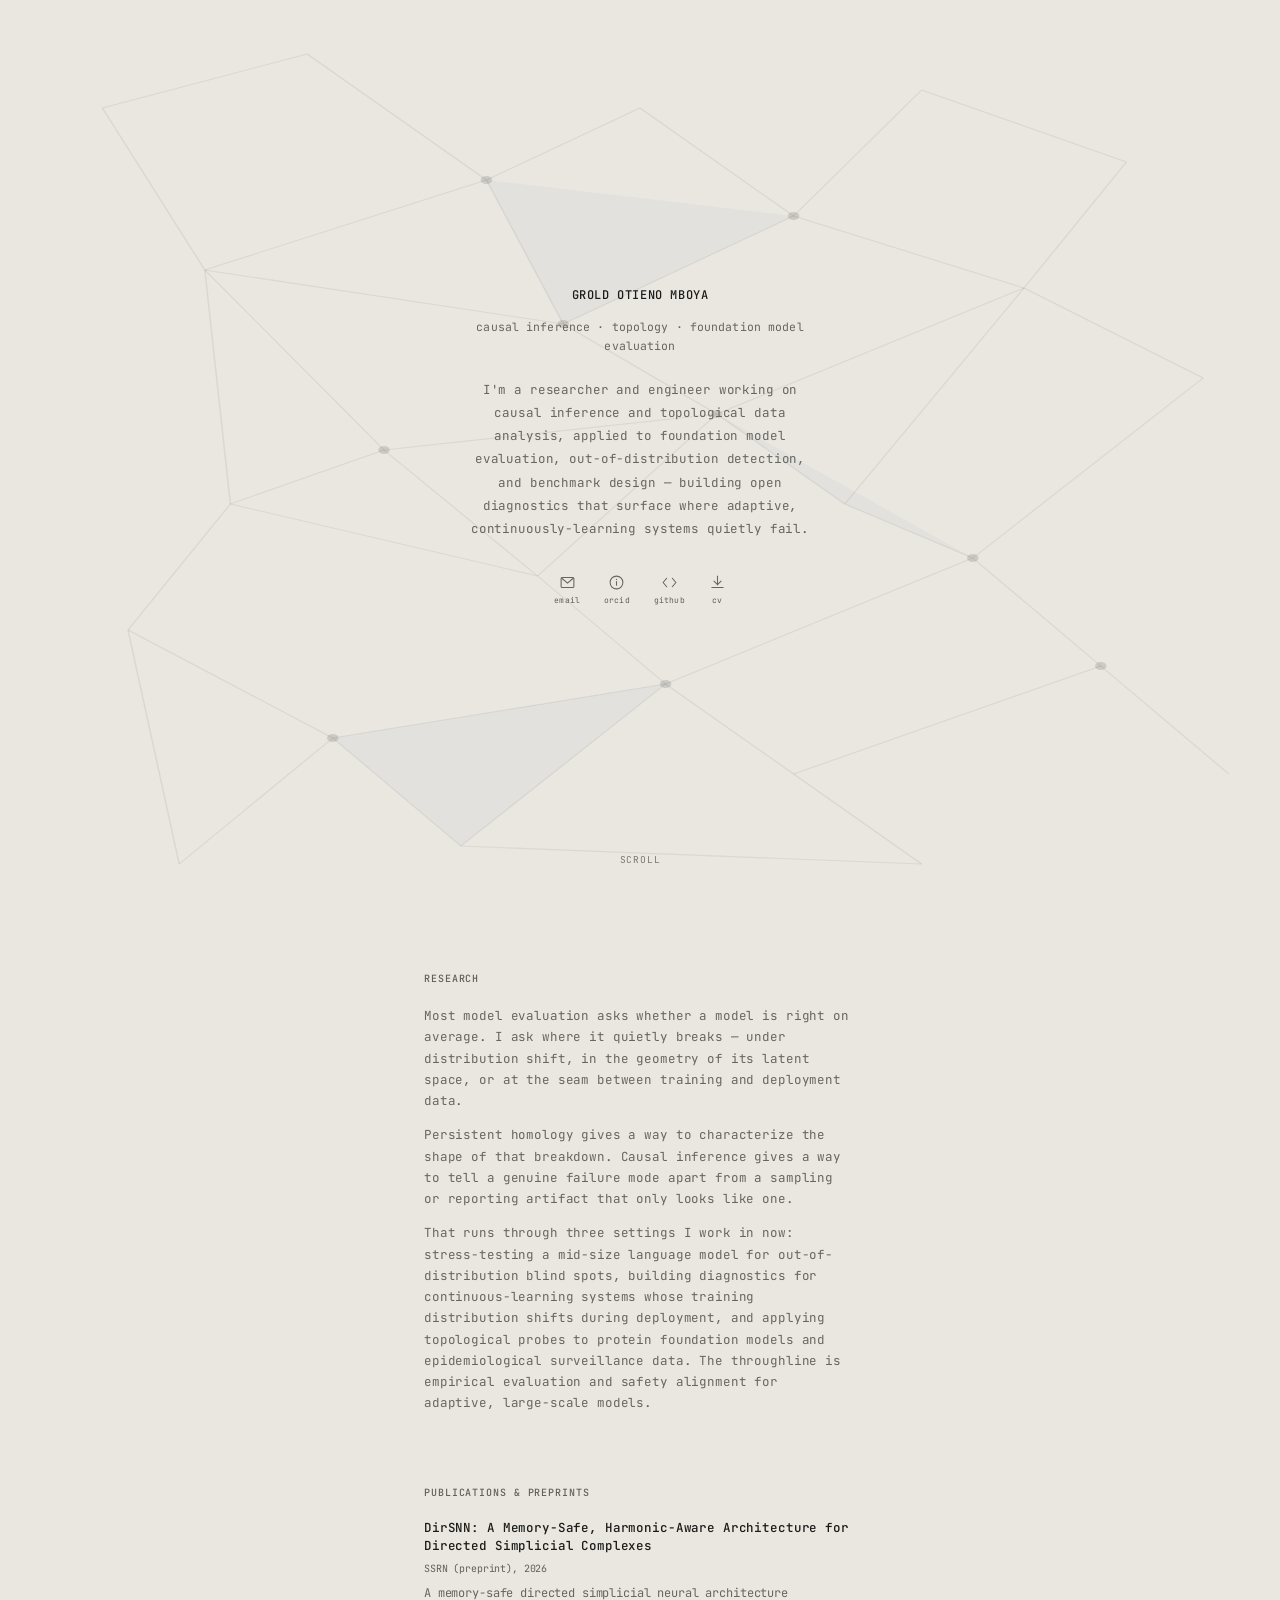
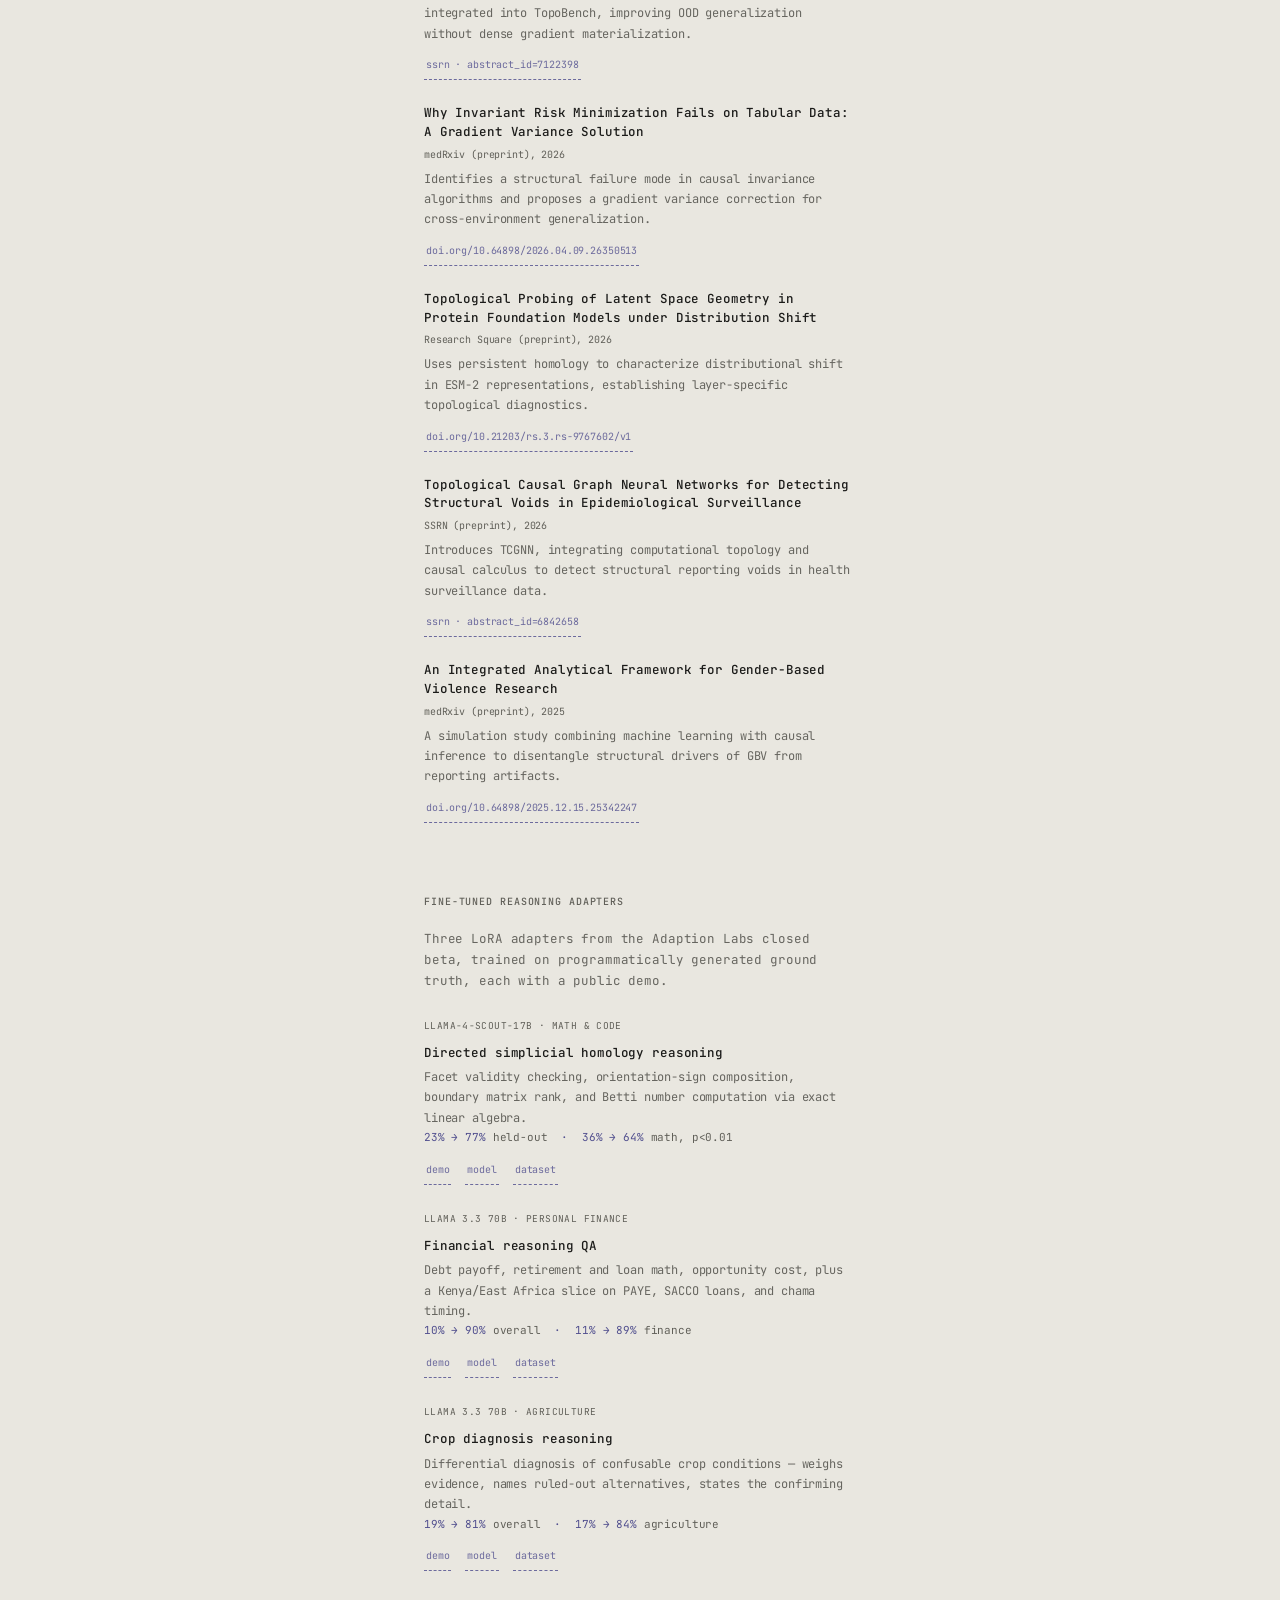
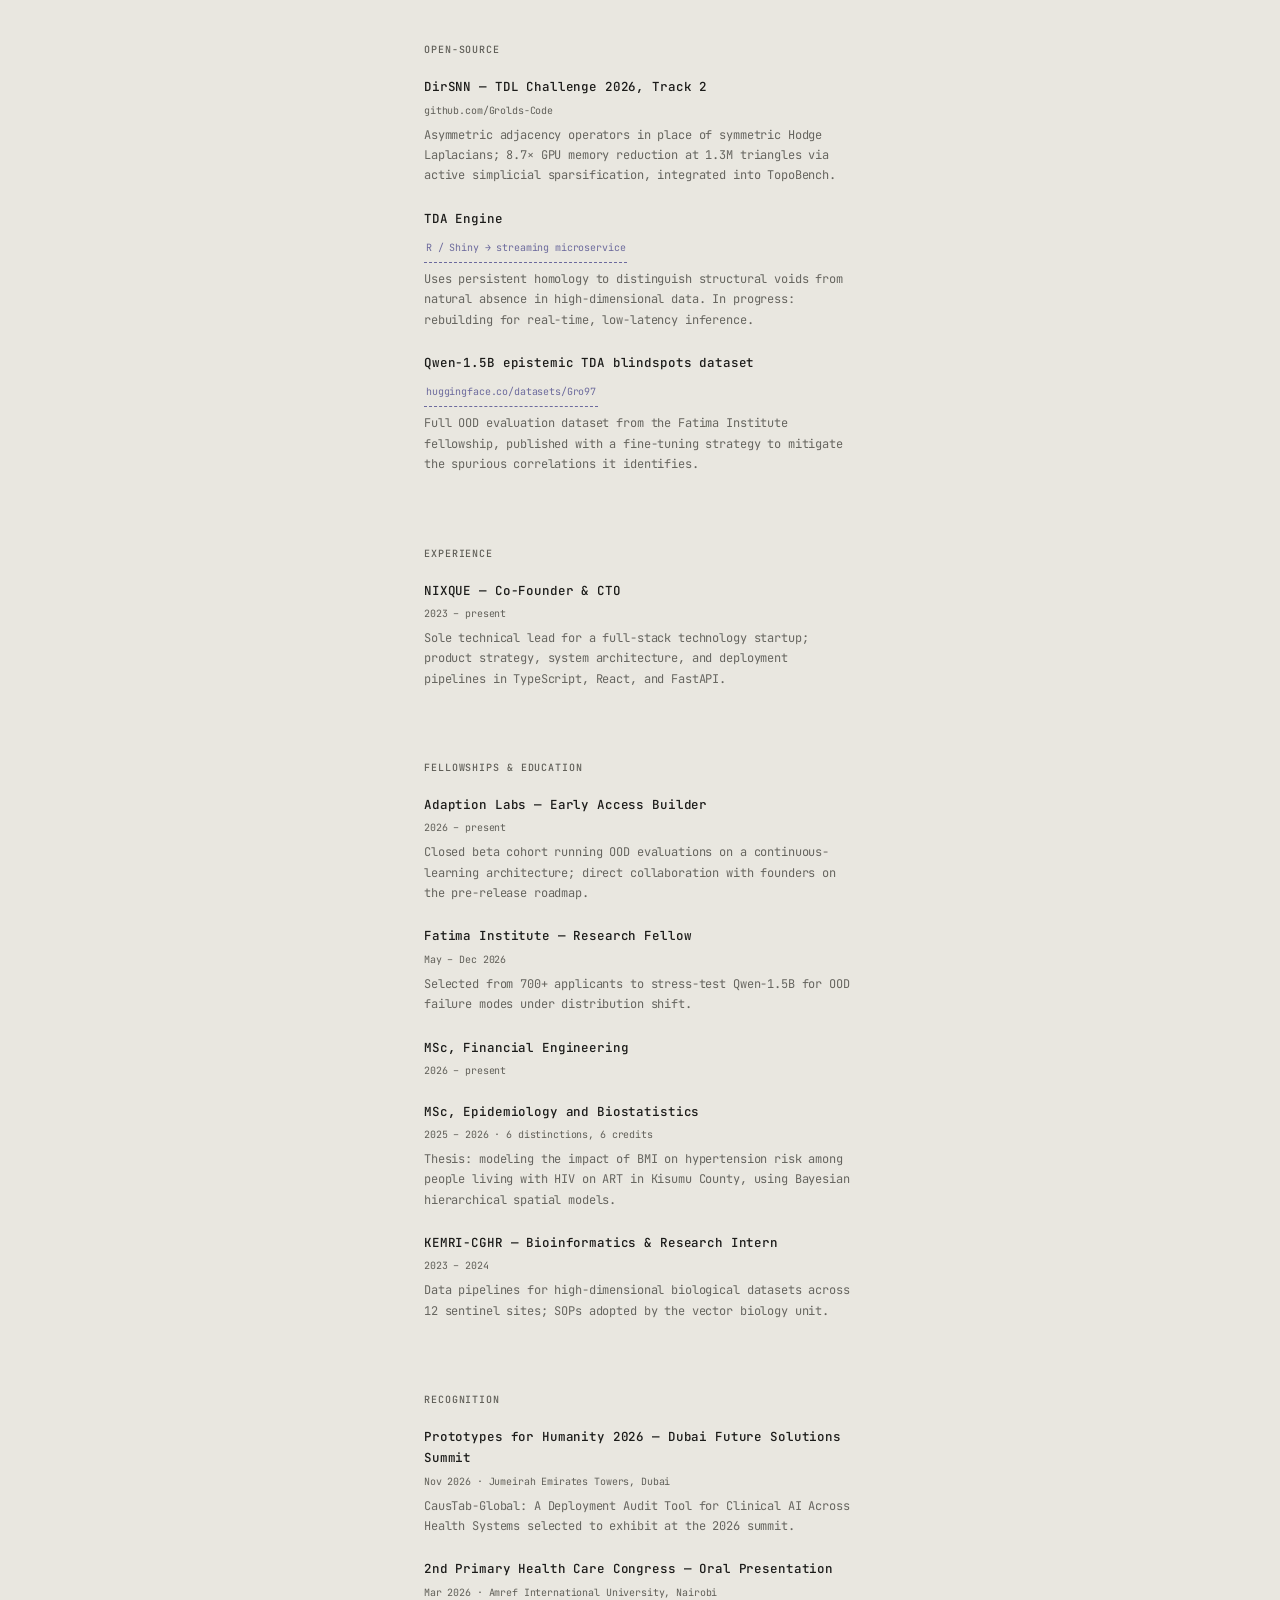
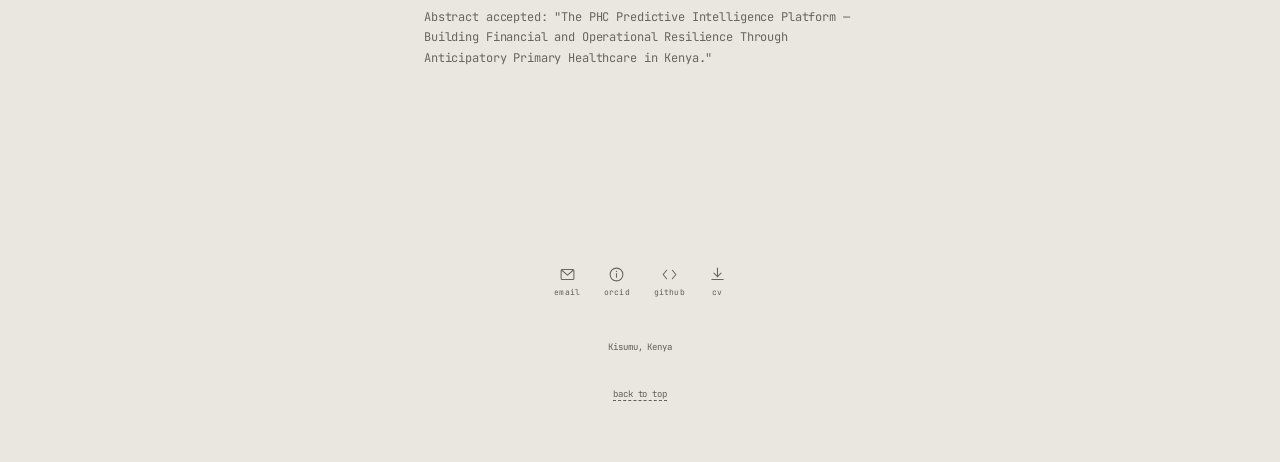
==== index.html @ 12a17133 "Initial commit: portfolio site" ====
<!DOCTYPE html>
<html lang="en">
<head>
<meta charset="UTF-8">
<meta name="viewport" content="width=device-width, initial-scale=1.0">
<title>Grold Otieno Mboya</title>
<meta name="description" content="Grold Otieno Mboya — research in causal inference, topological data analysis, and foundation model evaluation.">
<link rel="canonical" href="https://example.com/">
<link rel="icon" type="image/svg+xml" href="favicon.svg">

<meta property="og:type" content="website">
<meta property="og:title" content="Grold Otieno Mboya">
<meta property="og:description" content="Grold Otieno Mboya — research in causal inference, topological data analysis, and foundation model evaluation.">
<meta property="og:url" content="https://example.com/">
<meta property="og:image" content="https://example.com/og-image.png">

<meta name="twitter:card" content="summary_large_image">
<meta name="twitter:title" content="Grold Otieno Mboya">
<meta name="twitter:description" content="Grold Otieno Mboya — research in causal inference, topological data analysis, and foundation model evaluation.">
<meta name="twitter:image" content="https://example.com/og-image.png">

<script type="application/ld+json">
{
  "@context": "https://schema.org",
  "@type": "Person",
  "name": "Grold Otieno Mboya",
  "url": "https://example.com/",
  "email": "mailto:groldotieno97@gmail.com",
  "jobTitle": "causal inference · topology · foundation model evaluation",
  "description": "Grold Otieno Mboya — research in causal inference, topological data analysis, and foundation model evaluation.",
  "address": {
    "@type": "PostalAddress",
    "addressLocality": "Kisumu, Kenya"
  },
  "sameAs": [
    "https://orcid.org/0009-0005-9102-4028",
    "https://github.com/Grolds-Code"
  ]
}
</script>

<link rel="preconnect" href="https://fonts.googleapis.com">
<link rel="preconnect" href="https://fonts.gstatic.com" crossorigin>
<link href="https://fonts.googleapis.com/css2?family=JetBrains+Mono:wght@400;500;600&display=swap" rel="stylesheet">
<link rel="stylesheet" href="style.css">
</head>
<body id="top">



<div class="bg-mesh" aria-hidden="true">
  <svg viewBox="0 0 100 100" preserveAspectRatio="none" xmlns="http://www.w3.org/2000/svg">
    <g stroke="#1b1b19" stroke-opacity="0.07" stroke-width="0.12" fill="none">
      <line x1="8" y1="12" x2="24" y2="6"/>
      <line x1="24" y1="6" x2="38" y2="20"/>
      <line x1="38" y1="20" x2="50" y2="12"/>
      <line x1="50" y1="12" x2="62" y2="24"/>
      <line x1="62" y1="24" x2="72" y2="10"/>
      <line x1="72" y1="10" x2="88" y2="18"/>
      <line x1="88" y1="18" x2="80" y2="32"/>
      <line x1="80" y1="32" x2="94" y2="42"/>
      <line x1="38" y1="20" x2="16" y2="30"/>
      <line x1="16" y1="30" x2="8" y2="12"/>
      <line x1="16" y1="30" x2="44" y2="36"/>
      <line x1="44" y1="36" x2="38" y2="20"/>
      <line x1="44" y1="36" x2="62" y2="24"/>
      <line x1="44" y1="36" x2="56" y2="46"/>
      <line x1="62" y1="24" x2="80" y2="32"/>
      <line x1="80" y1="32" x2="56" y2="46"/>
      <line x1="56" y1="46" x2="66" y2="56"/>
      <line x1="66" y1="56" x2="80" y2="32"/>
      <line x1="56" y1="46" x2="30" y2="50"/>
      <line x1="30" y1="50" x2="16" y2="30"/>
      <line x1="30" y1="50" x2="18" y2="56"/>
      <line x1="18" y1="56" x2="16" y2="30"/>
      <line x1="30" y1="50" x2="42" y2="64"/>
      <line x1="42" y1="64" x2="56" y2="46"/>
      <line x1="18" y1="56" x2="10" y2="70"/>
      <line x1="18" y1="56" x2="42" y2="64"/>
      <line x1="42" y1="64" x2="52" y2="76"/>
      <line x1="66" y1="56" x2="76" y2="62"/>
      <line x1="76" y1="62" x2="94" y2="42"/>
      <line x1="76" y1="62" x2="52" y2="76"/>
      <line x1="76" y1="62" x2="86" y2="74"/>
      <line x1="86" y1="74" x2="96" y2="86"/>
      <line x1="52" y1="76" x2="62" y2="86"/>
      <line x1="62" y1="86" x2="86" y2="74"/>
      <line x1="52" y1="76" x2="26" y2="82"/>
      <line x1="26" y1="82" x2="10" y2="70"/>
      <line x1="10" y1="70" x2="14" y2="96"/>
      <line x1="26" y1="82" x2="14" y2="96"/>
      <line x1="26" y1="82" x2="36" y2="94"/>
      <line x1="36" y1="94" x2="52" y2="76"/>
      <line x1="62" y1="86" x2="72" y2="96"/>
      <line x1="36" y1="94" x2="72" y2="96"/>
    </g>
    <g fill="#514f8e" fill-opacity="0.03">
      <polygon points="38,20 62,24 44,36"/>
      <polygon points="56,46 66,56 76,62"/>
      <polygon points="26,82 52,76 36,94"/>
    </g>
    <g fill="#1b1b19" fill-opacity="0.14">
      <circle cx="38" cy="20" r="0.45"/>
      <circle cx="62" cy="24" r="0.45"/>
      <circle cx="44" cy="36" r="0.45"/>
      <circle cx="56" cy="46" r="0.45"/>
      <circle cx="30" cy="50" r="0.45"/>
      <circle cx="76" cy="62" r="0.45"/>
      <circle cx="52" cy="76" r="0.45"/>
      <circle cx="86" cy="74" r="0.45"/>
      <circle cx="26" cy="82" r="0.45"/>
    </g>
  </svg>
</div>

<section class="hero">
  <div class="hero-inner">
    <h1>Grold Otieno Mboya</h1>
    <p class="role">causal inference · topology · foundation model evaluation</p>
    <p class="thesis">I'm a researcher and engineer working on causal inference and topological data analysis, applied to foundation model evaluation, out-of-distribution detection, and benchmark design — building open diagnostics that surface where adaptive, continuously-learning systems quietly fail.</p>
    <div class="links">
      
<a href="mailto:groldotieno97@gmail.com" class="icon-link" aria-label="Email">
  <svg viewBox="0 0 24 24" width="17" height="17" fill="none" stroke="currentColor" stroke-width="1.5" stroke-linecap="round" stroke-linejoin="round"><rect x="3" y="5" width="18" height="14" rx="1.5"/><path d="M4 6l8 7 8-7"/></svg>
  <span class="icon-label">email</span>
</a>
<a href="https://orcid.org/0009-0005-9102-4028" target="_blank" rel="noopener noreferrer" class="icon-link" aria-label="ORCID">
  <svg viewBox="0 0 24 24" width="17" height="17" fill="none" stroke="currentColor" stroke-width="1.5" stroke-linecap="round" stroke-linejoin="round"><circle cx="12" cy="12" r="9"/><line x1="12" y1="10.5" x2="12" y2="16"/><circle cx="12" cy="7.6" r="0.9" fill="currentColor" stroke="none"/></svg>
  <span class="icon-label">orcid</span>
</a>
<a href="https://github.com/Grolds-Code" target="_blank" rel="noopener noreferrer" class="icon-link" aria-label="GitHub">
  <svg viewBox="0 0 24 24" width="17" height="17" fill="none" stroke="currentColor" stroke-width="1.5" stroke-linecap="round" stroke-linejoin="round"><polyline points="8 6 3 12 8 18"/><polyline points="16 6 21 12 16 18"/></svg>
  <span class="icon-label">github</span>
</a>

<a href="#" download class="icon-link" aria-label="Download CV">
  <svg viewBox="0 0 24 24" width="17" height="17" fill="none" stroke="currentColor" stroke-width="1.5" stroke-linecap="round" stroke-linejoin="round"><path d="M12 3v12"/><path d="M7 10l5 5 5-5"/><path d="M4 19h16"/></svg>
  <span class="icon-label">cv</span>
</a>

    </div>
  </div>
  <a href="#research" class="scroll-cue">scroll</a>
</section>

<main>

  <section id="research">
    <h2 class="label">Research</h2>
    
    <p>Most model evaluation asks whether a model is right on average. I ask where it quietly breaks — under distribution shift, in the geometry of its latent space, or at the seam between training and deployment data.</p>
    
    <p>Persistent homology gives a way to characterize the shape of that breakdown. Causal inference gives a way to tell a genuine failure mode apart from a sampling or reporting artifact that only looks like one.</p>
    
    <p>That runs through three settings I work in now: stress-testing a mid-size language model for out-of-distribution blind spots, building diagnostics for continuous-learning systems whose training distribution shifts during deployment, and applying topological probes to protein foundation models and epidemiological surveillance data. The throughline is empirical evaluation and safety alignment for adaptive, large-scale models.</p>
    
  </section>

  <section id="publications">
    <h2 class="label">Publications &amp; preprints</h2>
    
    <div class="pub">
      <div class="t">DirSNN: A Memory-Safe, Harmonic-Aware Architecture for Directed Simplicial Complexes</div>
      <div class="m">SSRN (preprint), 2026</div>
      <div class="d">A memory-safe directed simplicial neural architecture integrated into TopoBench, improving OOD generalization without dense gradient materialization.</div>
      <div class="l"><a href="https://papers.ssrn.com/sol3/papers.cfm?abstract_id=7122398" target="_blank" rel="noopener noreferrer">ssrn · abstract_id=7122398</a></div>
    </div>
    
    <div class="pub">
      <div class="t">Why Invariant Risk Minimization Fails on Tabular Data: A Gradient Variance Solution</div>
      <div class="m">medRxiv (preprint), 2026</div>
      <div class="d">Identifies a structural failure mode in causal invariance algorithms and proposes a gradient variance correction for cross-environment generalization.</div>
      <div class="l"><a href="https://doi.org/10.64898/2026.04.09.26350513" target="_blank" rel="noopener noreferrer">doi.org/10.64898/2026.04.09.26350513</a></div>
    </div>
    
    <div class="pub">
      <div class="t">Topological Probing of Latent Space Geometry in Protein Foundation Models under Distribution Shift</div>
      <div class="m">Research Square (preprint), 2026</div>
      <div class="d">Uses persistent homology to characterize distributional shift in ESM-2 representations, establishing layer-specific topological diagnostics.</div>
      <div class="l"><a href="https://doi.org/10.21203/rs.3.rs-9767602/v1" target="_blank" rel="noopener noreferrer">doi.org/10.21203/rs.3.rs-9767602/v1</a></div>
    </div>
    
    <div class="pub">
      <div class="t">Topological Causal Graph Neural Networks for Detecting Structural Voids in Epidemiological Surveillance</div>
      <div class="m">SSRN (preprint), 2026</div>
      <div class="d">Introduces TCGNN, integrating computational topology and causal calculus to detect structural reporting voids in health surveillance data.</div>
      <div class="l"><a href="https://papers.ssrn.com/sol3/papers.cfm?abstract_id=6842658" target="_blank" rel="noopener noreferrer">ssrn · abstract_id=6842658</a></div>
    </div>
    
    <div class="pub">
      <div class="t">An Integrated Analytical Framework for Gender-Based Violence Research</div>
      <div class="m">medRxiv (preprint), 2025</div>
      <div class="d">A simulation study combining machine learning with causal inference to disentangle structural drivers of GBV from reporting artifacts.</div>
      <div class="l"><a href="https://doi.org/10.64898/2025.12.15.25342247" target="_blank" rel="noopener noreferrer">doi.org/10.64898/2025.12.15.25342247</a></div>
    </div>
    
  </section>

  <section id="demos">
    <h2 class="label">Fine-tuned reasoning adapters</h2>
    <p style="margin-bottom:26px;">Three LoRA adapters from the Adaption Labs closed beta, trained on programmatically generated ground truth, each with a public demo.</p>
    
    <div class="demo">
      <span class="tag">Llama-4-Scout-17B · math & code</span>
      <div class="t">Directed simplicial homology reasoning</div>
      <p>Facet validity checking, orientation-sign composition, boundary matrix rank, and Betti number computation via exact linear algebra.</p>
      <div class="stats">
        23% → 77% <span>held-out</span> &nbsp;·&nbsp; 36% → 64% <span>math, p<0.01</span>
      </div>
      <div class="l">
        <a href="#" target="_blank" rel="noopener noreferrer">demo</a><a href="#" target="_blank" rel="noopener noreferrer">model</a><a href="#" target="_blank" rel="noopener noreferrer">dataset</a>
      </div>
    </div>
    
    <div class="demo">
      <span class="tag">Llama 3.3 70B · personal finance</span>
      <div class="t">Financial reasoning QA</div>
      <p>Debt payoff, retirement and loan math, opportunity cost, plus a Kenya/East Africa slice on PAYE, SACCO loans, and chama timing.</p>
      <div class="stats">
        10% → 90% <span>overall</span> &nbsp;·&nbsp; 11% → 89% <span>finance</span>
      </div>
      <div class="l">
        <a href="#" target="_blank" rel="noopener noreferrer">demo</a><a href="#" target="_blank" rel="noopener noreferrer">model</a><a href="#" target="_blank" rel="noopener noreferrer">dataset</a>
      </div>
    </div>
    
    <div class="demo">
      <span class="tag">Llama 3.3 70B · agriculture</span>
      <div class="t">Crop diagnosis reasoning</div>
      <p>Differential diagnosis of confusable crop conditions — weighs evidence, names ruled-out alternatives, states the confirming detail.</p>
      <div class="stats">
        19% → 81% <span>overall</span> &nbsp;·&nbsp; 17% → 84% <span>agriculture</span>
      </div>
      <div class="l">
        <a href="#" target="_blank" rel="noopener noreferrer">demo</a><a href="#" target="_blank" rel="noopener noreferrer">model</a><a href="#" target="_blank" rel="noopener noreferrer">dataset</a>
      </div>
    </div>
    
  </section>

  <section id="opensource">
    <h2 class="label">Open-source</h2>
    
    <div class="item">
      <div class="t">DirSNN — TDL Challenge 2026, Track 2</div>
      <div class="m">github.com/Grolds-Code</div>
      <p>Asymmetric adjacency operators in place of symmetric Hodge Laplacians; 8.7× GPU memory reduction at 1.3M triangles via active simplicial sparsification, integrated into TopoBench.</p>
    </div>
    
    <div class="item">
      <div class="t">TDA Engine</div>
      <div class="m"><a href="https://gro7d.shinyapps.io/TDA-Engine-Preview/" target="_blank" rel="noopener noreferrer">R / Shiny → streaming microservice</a></div>
      <p>Uses persistent homology to distinguish structural voids from natural absence in high-dimensional data. In progress: rebuilding for real-time, low-latency inference.</p>
    </div>
    
    <div class="item">
      <div class="t">Qwen-1.5B epistemic TDA blindspots dataset</div>
      <div class="m"><a href="https://huggingface.co/datasets/Gro97/qwen-1.5b-epi-tda-blindspots" target="_blank" rel="noopener noreferrer">huggingface.co/datasets/Gro97</a></div>
      <p>Full OOD evaluation dataset from the Fatima Institute fellowship, published with a fine-tuning strategy to mitigate the spurious correlations it identifies.</p>
    </div>
    
  </section>

  <section id="experience">
    <h2 class="label">Experience</h2>
    
    <div class="item">
      <div class="t">NIXQUE — Co-Founder &amp; CTO</div>
      <div class="m">2023 – present</div>
      <p>Sole technical lead for a full-stack technology startup; product strategy, system architecture, and deployment pipelines in TypeScript, React, and FastAPI.</p>
    </div>
    
  </section>

  <section id="fellowships">
    <h2 class="label">Fellowships &amp; education</h2>
    
    <div class="item">
      <div class="t">Adaption Labs — Early Access Builder</div>
      <div class="m">2026 – present</div>
      <p>Closed beta cohort running OOD evaluations on a continuous-learning architecture; direct collaboration with founders on the pre-release roadmap.</p>
    </div>
    
    <div class="item">
      <div class="t">Fatima Institute — Research Fellow</div>
      <div class="m">May – Dec 2026</div>
      <p>Selected from 700+ applicants to stress-test Qwen-1.5B for OOD failure modes under distribution shift.</p>
    </div>
    
    <div class="item">
      <div class="t">MSc, Financial Engineering</div>
      <div class="m">2026 – present</div>
      
    </div>
    
    <div class="item">
      <div class="t">MSc, Epidemiology and Biostatistics</div>
      <div class="m">2025 – 2026 · 6 distinctions, 6 credits</div>
      <p>Thesis: modeling the impact of BMI on hypertension risk among people living with HIV on ART in Kisumu County, using Bayesian hierarchical spatial models.</p>
    </div>
    
    <div class="item">
      <div class="t">KEMRI-CGHR — Bioinformatics &amp; Research Intern</div>
      <div class="m">2023 – 2024</div>
      <p>Data pipelines for high-dimensional biological datasets across 12 sentinel sites; SOPs adopted by the vector biology unit.</p>
    </div>
    
  </section>

  <section id="recognition">
    <h2 class="label">Recognition</h2>
    
    <div class="item">
      <div class="t">Prototypes for Humanity 2026 — Dubai Future Solutions Summit</div>
      <div class="m">Nov 2026 · Jumeirah Emirates Towers, Dubai</div>
      <p>CausTab-Global: A Deployment Audit Tool for Clinical AI Across Health Systems selected to exhibit at the 2026 summit.</p>
    </div>
    
    <div class="item">
      <div class="t">2nd Primary Health Care Congress — Oral Presentation</div>
      <div class="m">Mar 2026 · Amref International University, Nairobi</div>
      <p>Abstract accepted: "The PHC Predictive Intelligence Platform — Building Financial and Operational Resilience Through Anticipatory Primary Healthcare in Kenya."</p>
    </div>
    
  </section>

</main>

<footer>
  <div class="links">
    
<a href="mailto:groldotieno97@gmail.com" class="icon-link" aria-label="Email">
  <svg viewBox="0 0 24 24" width="17" height="17" fill="none" stroke="currentColor" stroke-width="1.5" stroke-linecap="round" stroke-linejoin="round"><rect x="3" y="5" width="18" height="14" rx="1.5"/><path d="M4 6l8 7 8-7"/></svg>
  <span class="icon-label">email</span>
</a>
<a href="https://orcid.org/0009-0005-9102-4028" target="_blank" rel="noopener noreferrer" class="icon-link" aria-label="ORCID">
  <svg viewBox="0 0 24 24" width="17" height="17" fill="none" stroke="currentColor" stroke-width="1.5" stroke-linecap="round" stroke-linejoin="round"><circle cx="12" cy="12" r="9"/><line x1="12" y1="10.5" x2="12" y2="16"/><circle cx="12" cy="7.6" r="0.9" fill="currentColor" stroke="none"/></svg>
  <span class="icon-label">orcid</span>
</a>
<a href="https://github.com/Grolds-Code" target="_blank" rel="noopener noreferrer" class="icon-link" aria-label="GitHub">
  <svg viewBox="0 0 24 24" width="17" height="17" fill="none" stroke="currentColor" stroke-width="1.5" stroke-linecap="round" stroke-linejoin="round"><polyline points="8 6 3 12 8 18"/><polyline points="16 6 21 12 16 18"/></svg>
  <span class="icon-label">github</span>
</a>

<a href="#" download class="icon-link" aria-label="Download CV">
  <svg viewBox="0 0 24 24" width="17" height="17" fill="none" stroke="currentColor" stroke-width="1.5" stroke-linecap="round" stroke-linejoin="round"><path d="M12 3v12"/><path d="M7 10l5 5 5-5"/><path d="M4 19h16"/></svg>
  <span class="icon-label">cv</span>
</a>

  </div>
  <p class="fine">Kisumu, Kenya</p>
  <p class="fine"><a href="#top">back to top</a></p>
</footer>


</body>
</html>
---- style.css ----
:root{
    --bg: #e9e7e0;
    --ink: #1b1b19;
    --ink-dim: #66655f;
    --ink-faint: #605f58;
    --rule: #d2cfc4;
    --accent: #514f8e;
    --font: 'JetBrains Mono', 'IBM Plex Mono', ui-monospace, 'SFMono-Regular', Menlo, monospace;
  }

  *{ box-sizing:border-box; margin:0; padding:0; }
  html{ scroll-behavior:smooth; }
  @media (prefers-reduced-motion: reduce){
    html{ scroll-behavior:auto; }
    *{ animation-duration:0.001ms !important; transition-duration:0.001ms !important; }
  }

  body{
    background:var(--bg);
    color:var(--ink);
    font-family:var(--font);
    font-size:13.5px;
    line-height:1.7;
    letter-spacing:-0.01em;
    -webkit-font-smoothing:antialiased;
  }

  a{ color:var(--accent); text-decoration:none; border-bottom:1px dashed var(--accent); opacity:0.82; }
  a:hover{ opacity:1; border-bottom-style:solid; }
  a:focus-visible{ outline:2px solid var(--accent); outline-offset:3px; border-bottom-style:solid; }

  ::selection{ background:var(--accent); color:var(--bg); }

  /* ---------- BACKGROUND MESH : faint, animated, fixed ---------- */
  .bg-mesh{
    position:fixed;
    inset:0;
    z-index:-1;
    pointer-events:none;
    overflow:hidden;
  }
  .bg-mesh svg{
    width:100%;
    height:100%;
    display:block;
    animation: meshDrift 100s linear infinite;
  }
  @keyframes meshDrift{
    0%   { transform:translate(0,0) rotate(0deg); }
    50%  { transform:translate(-1.4%, 1%) rotate(0.3deg); }
    100% { transform:translate(0,0) rotate(0deg); }
  }
  @media (prefers-reduced-motion: reduce){
    .bg-mesh svg{ animation:none; }
  }

  /* ---------- HERO : centered, small, plain ---------- */
  .hero{
    position:relative;
    min-height:100vh;
    display:flex;
    align-items:center;
    justify-content:center;
    text-align:center;
    padding:40px 24px;
  }
  .hero-inner{ max-width:340px; }

  .hero h1{
    font-family:var(--font);
    font-weight:500;
    font-size:12px;
    letter-spacing:0.05em;
    text-transform:uppercase;
    margin-bottom:12px;
  }

  .hero .role{
    font-style:normal;
    color:var(--ink-dim);
    font-size:11.5px;
    letter-spacing:0.01em;
    margin-bottom:22px;
  }

  .hero .thesis{
    font-size:12.5px;
    color:var(--ink-dim);
    line-height:1.85;
    margin-bottom:26px;
  }

  .hero .links{
    display:flex;
    justify-content:center;
    flex-wrap:wrap;
    gap:4px;
  }

  .icon-link{
    display:inline-flex;
    flex-direction:column;
    align-items:center;
    gap:3px;
    padding:8px 10px;
    color:var(--ink-dim);
    border-bottom:none !important;
    opacity:1;
  }
  .icon-link svg{ display:block; }
  .icon-link .icon-label{
    font-family:var(--font);
    font-size:8px;
    letter-spacing:0.02em;
    color:var(--ink-faint);
  }
  .icon-link:hover{ color:var(--accent); }
  .icon-link:hover .icon-label{ color:var(--accent); }

  .scroll-cue{
    position:absolute; bottom:26px; left:50%;
    transform:translateX(-50%);
    font-family:var(--font); font-size:9.5px; color:var(--ink-faint);
    letter-spacing:0.08em; text-transform:uppercase;
    border-bottom:none;
    padding:6px 10px;
    animation: scrollBob 1.8s ease-in-out infinite;
  }
  .scroll-cue:hover{ color:var(--accent); }
  @keyframes scrollBob{
    0%, 100% { transform:translate(-50%, 0); }
    50%      { transform:translate(-50%, 4px); }
  }

  /* ---------- READING COLUMN ---------- */
  main{
    position:relative;
    max-width:480px;
    margin:0 auto;
    padding:0 24px 120px;
  }

  section{ padding-top:70px; }

  .label{
    font-family:var(--font);
    font-weight:500;
    font-size:10px;
    letter-spacing:0.09em;
    text-transform:uppercase;
    color:var(--ink-faint);
    margin:0 0 18px;
  }

  section p{ font-size:12.5px; color:var(--ink-dim); margin-bottom:13px; }
  section p:last-of-type{ margin-bottom:0; }

  /* publications: plain list */
  .pub{ margin-bottom:24px; }
  .pub:last-child{ margin-bottom:0; }
  .pub .t{ font-size:12.5px; font-weight:500; margin-bottom:4px; line-height:1.5; }
  .pub .m{ font-family:var(--font); font-size:10px; color:var(--ink-faint); margin-bottom:6px; }
  .pub .d{ font-size:12px; color:var(--ink-dim); margin-bottom:6px; }
  .pub .l a{ padding:6px 2px; display:inline-block; }
  .pub .l{ font-family:var(--font); font-size:10px; }

  /* demos: plain list */
  .demo{ margin-bottom:26px; }
  .demo:last-child{ margin-bottom:0; }
  .demo .t{ font-size:12.5px; font-weight:500; margin-bottom:4px; }
  .demo .tag{ font-family:var(--font); font-size:9.5px; color:var(--ink-faint); text-transform:uppercase; letter-spacing:0.04em; margin-bottom:8px; display:block; }
  .demo p{ font-size:12px; margin-bottom:8px; }
  .demo .stats{ font-family:var(--font); font-size:11px; color:var(--accent); margin-bottom:8px; }
  .demo .stats span{ color:var(--ink-faint); font-family:var(--font); font-style:normal; }
  .demo .l a{ margin-right:14px; padding:6px 2px; display:inline-block; }
  .demo .l{ font-family:var(--font); font-size:10px; }

  /* open source / fellowships: plain list */
  .item{ margin-bottom:22px; }
  .item:last-child{ margin-bottom:0; }
  .item .t{ font-size:12.5px; font-weight:500; margin-bottom:4px; }
  .item .m{ font-family:var(--font); font-size:10px; color:var(--ink-faint); margin-bottom:6px; }
  .item .m a{ padding:6px 2px; display:inline-block; }
  .item p{ font-size:12px; margin-bottom:0; }

  hr{ border:none; border-top:1px solid var(--rule); margin:16px 0; }

  footer{
    position:relative;
    max-width:480px;
    margin:0 auto;
    padding:70px 24px 60px;
    text-align:center;
  }
  footer .links{
    display:flex; justify-content:center; flex-wrap:wrap; gap:4px;
    margin-bottom:22px;
  }
  footer .fine{
    margin-top:32px; font-family:var(--font); font-size:9px; color:var(--ink-faint);
  }
  footer .fine a{
    color:var(--ink-faint);
    border-bottom:1px dashed var(--ink-faint);
    opacity:1;
  }
  footer .fine a:hover{ color:var(--accent); border-color:var(--accent); }

  @media (max-width:520px){
    main, footer{ max-width:100%; }
    body{ font-size:13px; }
    .hero{ padding:32px 20px; }
    .hero-inner{ max-width:290px; }
  }

  @media (max-width:380px){
    .hero .links, footer .links{ gap:10px; }
    .demo .stats{ display:block; }
    .demo .stats span{ display:block; margin-top:2px; }
  }

  /* ---------- PRINT ---------- */
  @media print{
    .bg-mesh, .scroll-cue{ display:none !important; }
    body{
      background:#ffffff;
      color:#000000;
      font-size:11pt;
      line-height:1.5;
    }
    .hero{ min-height:0; padding:0 0 24pt; page-break-after:avoid; }
    main, footer{ max-width:100%; padding:0; }
    section{ padding-top:18pt; page-break-inside:avoid; }
    a{
      color:#000000;
      border-bottom:none;
      opacity:1;
    }
    a[href^="http"]::after, a[href^="mailto"]::after{
      content:" (" attr(href) ")";
      font-size:8pt;
      color:#444444;
    }
    .label{ color:#000000; border-bottom:1pt solid #000000; padding-bottom:4pt; }
  }
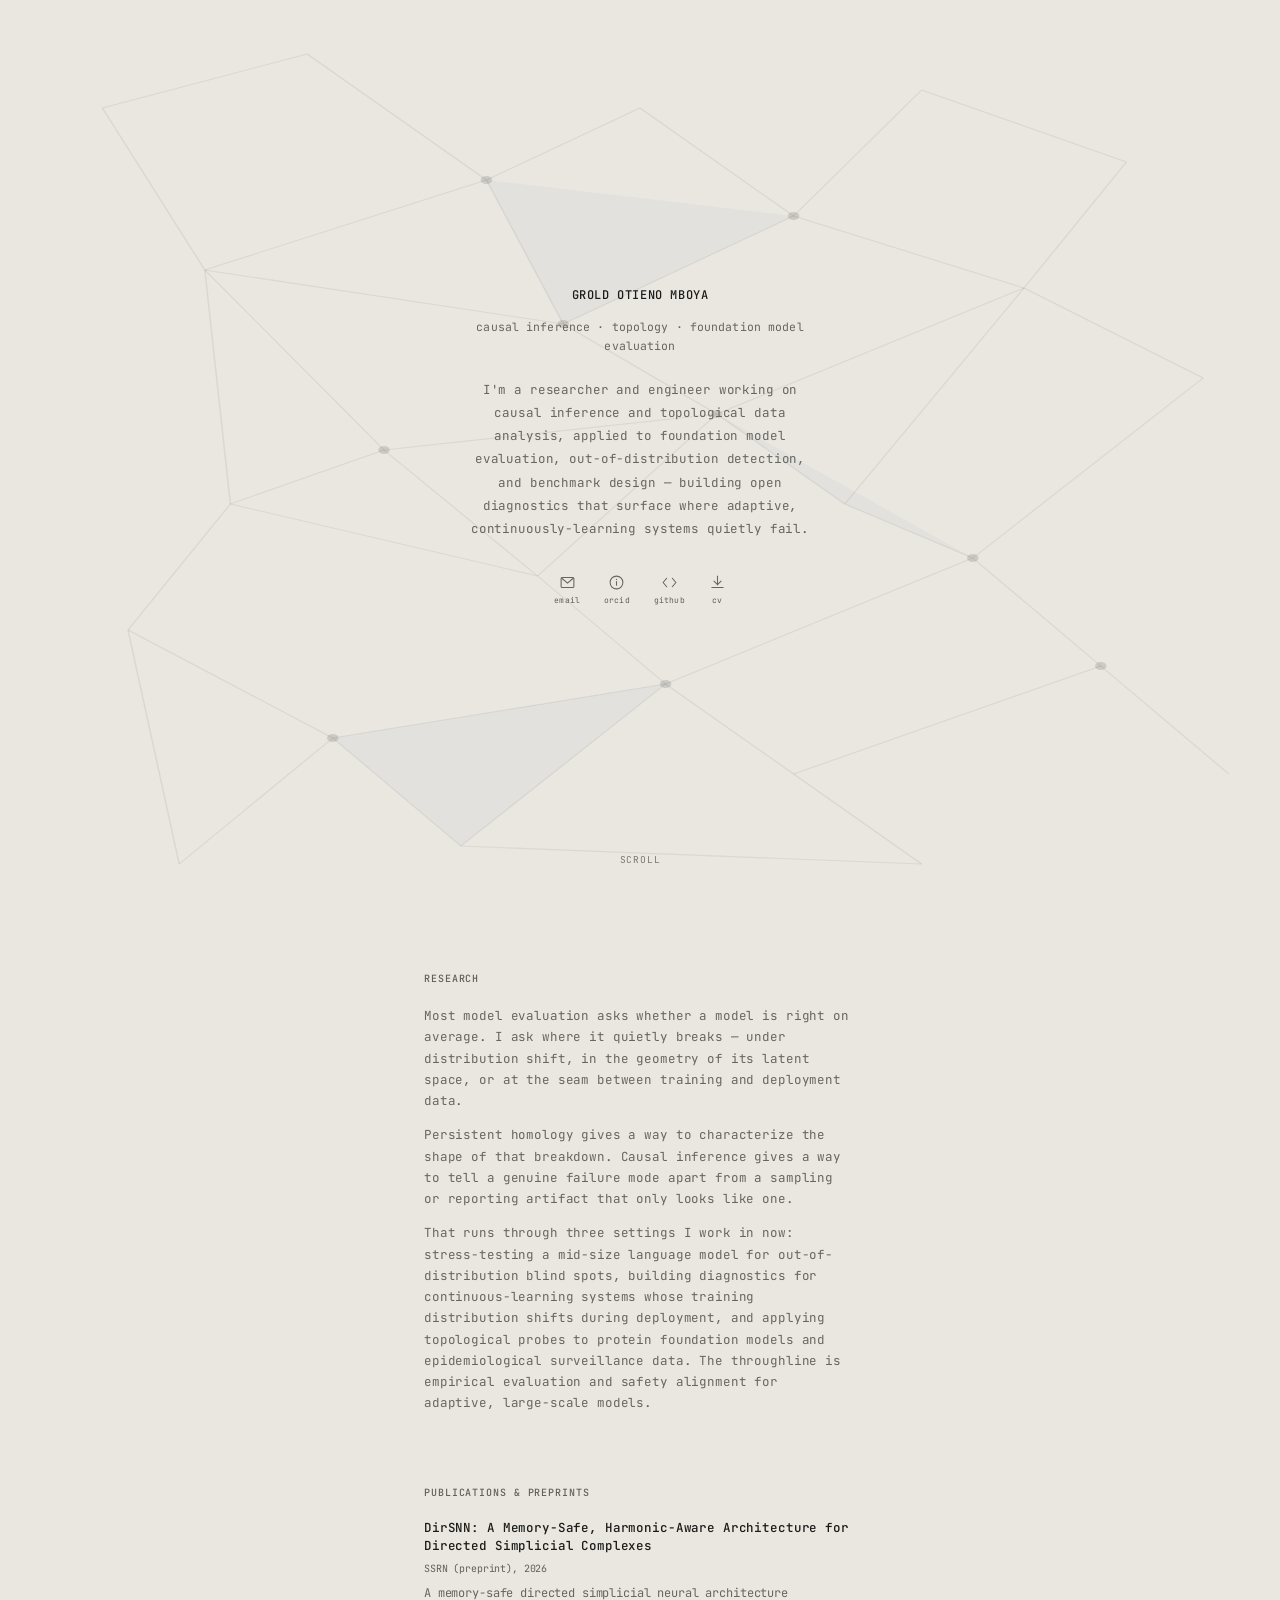
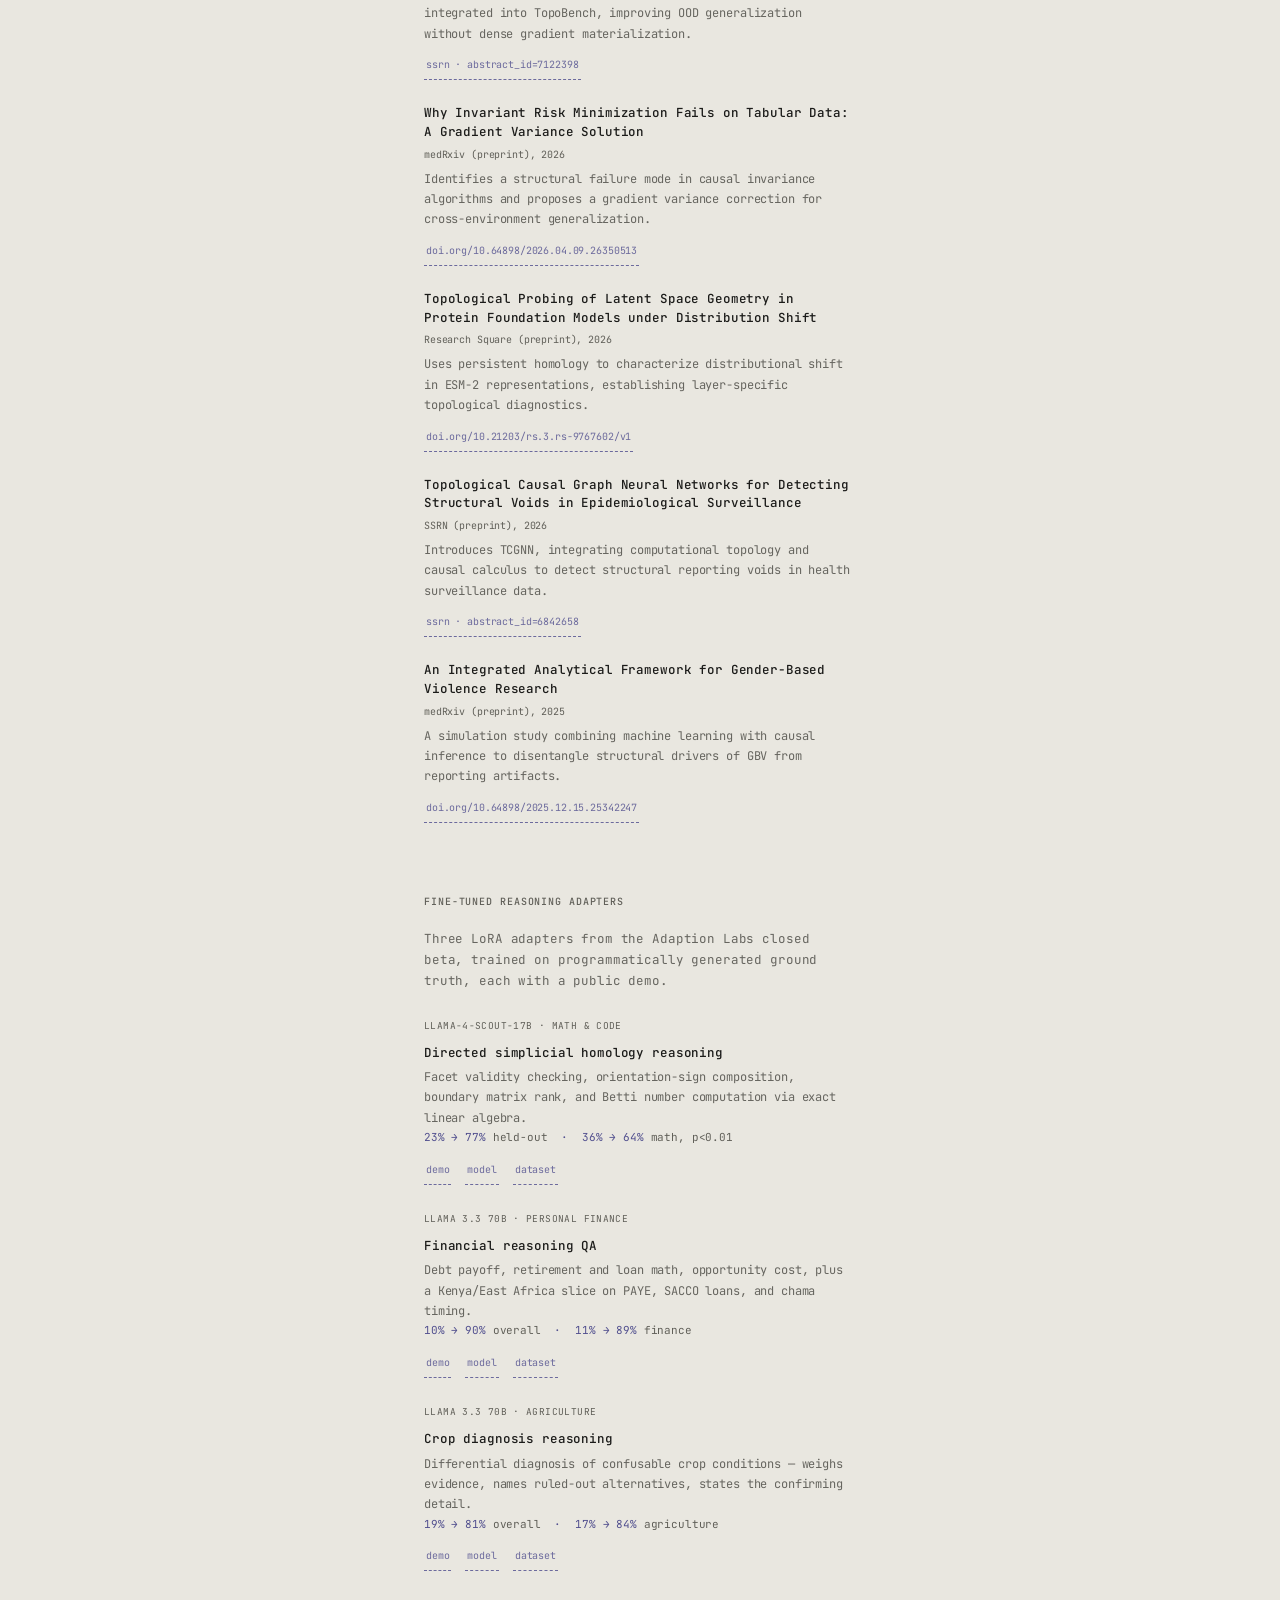
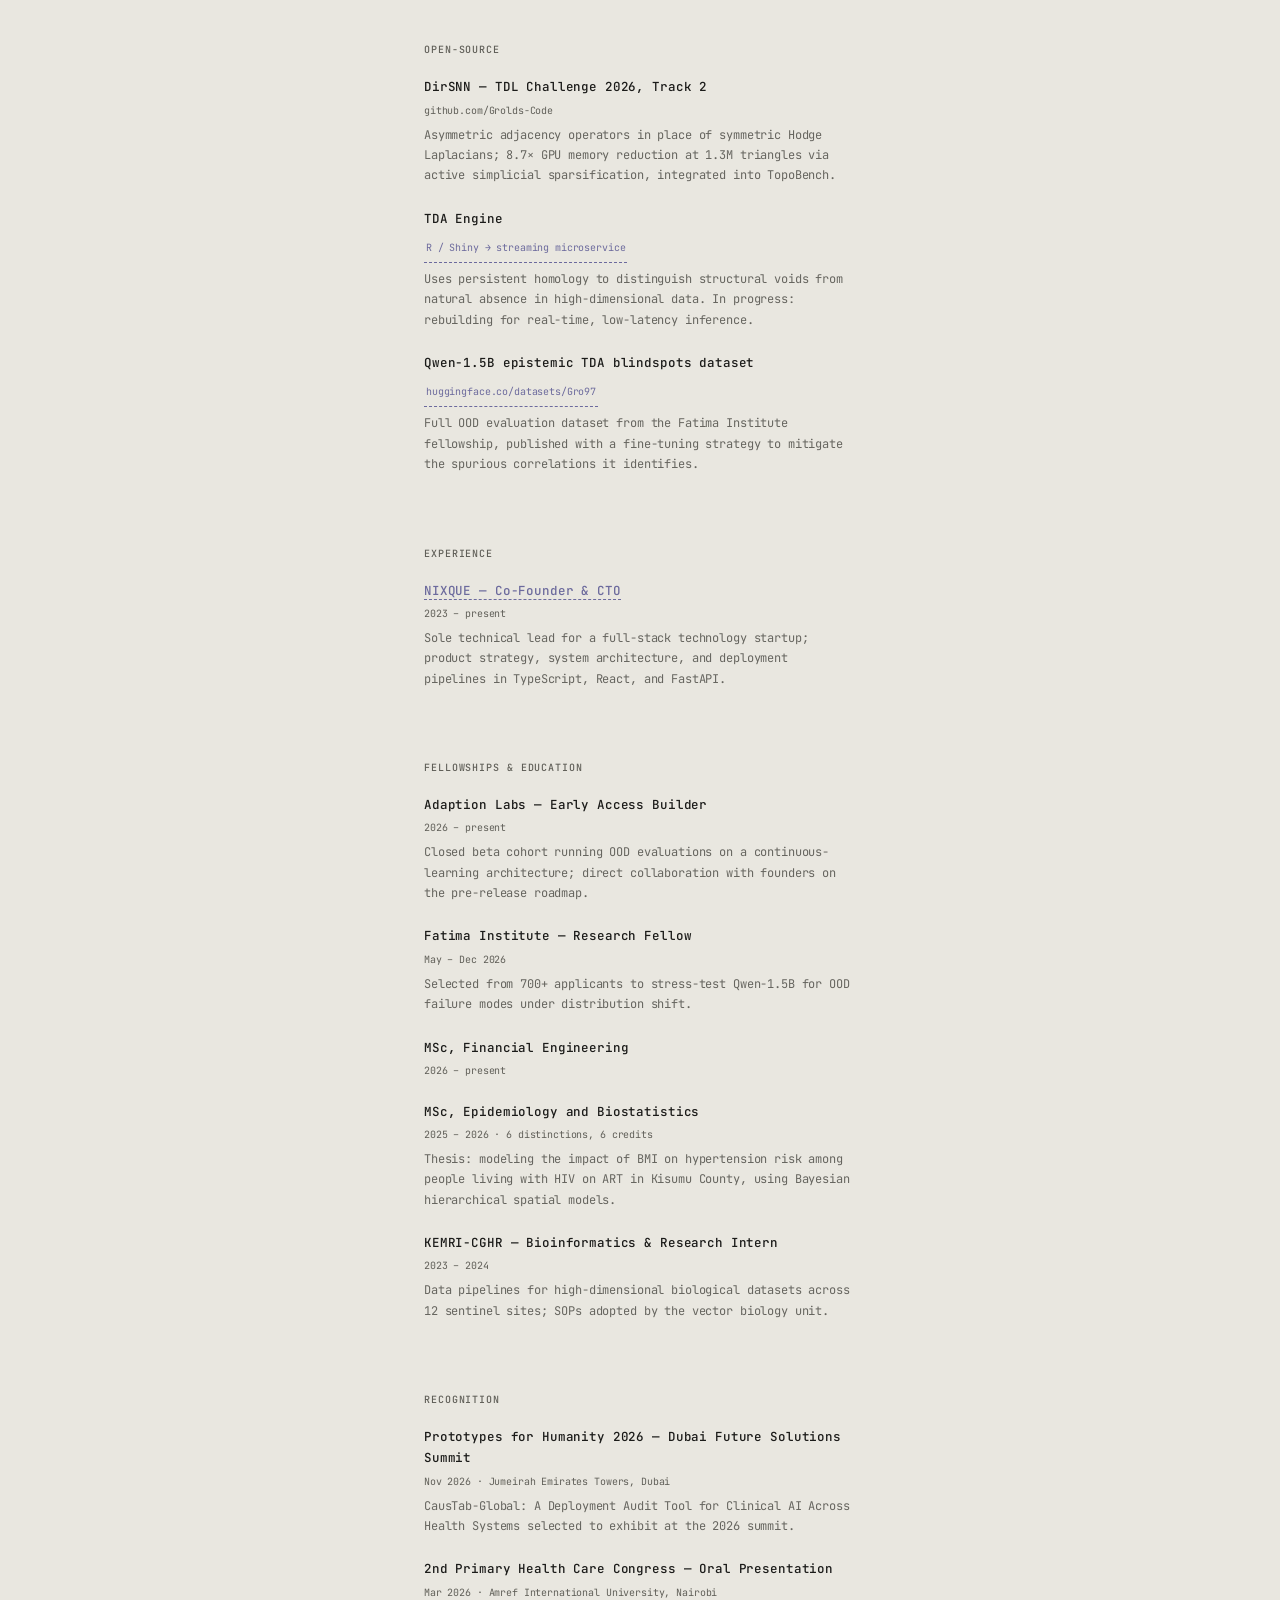
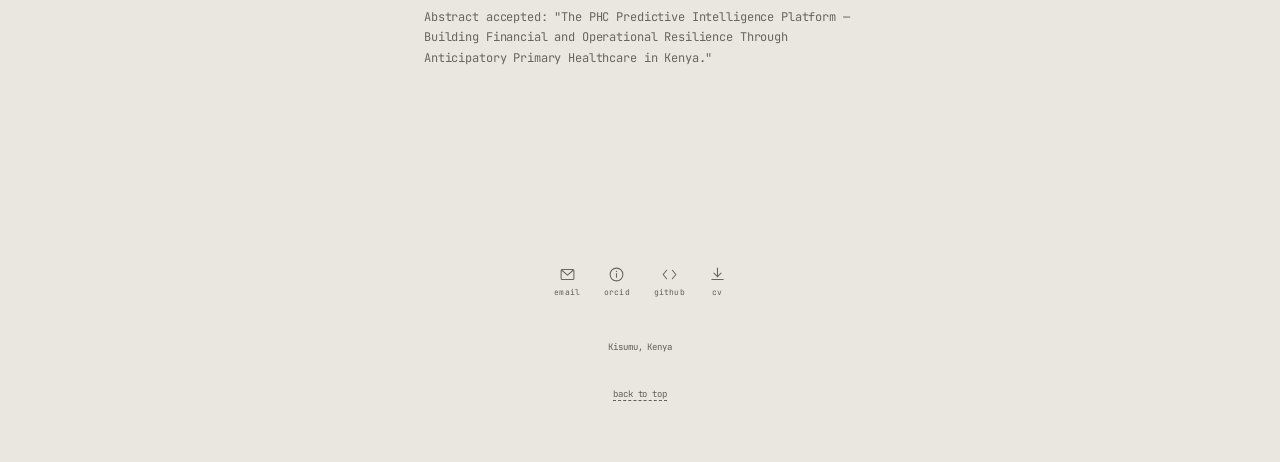
==== commit 8146c1f9: "Link NIXQUE, fix canonical/OG image URLs" ====
--- a/index.html
+++ b/index.html
@@ -3,31 +3,31 @@
 <head>
 <meta charset="UTF-8">
 <meta name="viewport" content="width=device-width, initial-scale=1.0">
-<title>Grold Otieno Mboya</title>
-<meta name="description" content="Grold Otieno Mboya — research in causal inference, topological data analysis, and foundation model evaluation.">
-<link rel="canonical" href="https://example.com/">
+<title>Grold Otieno Mboya — AI Research</title>
+<meta name="description" content="I build open diagnostics that surface where foundation models break under distribution shift — combining TDA, causal inference, and empirical AI safety evaluation.">
+<link rel="canonical" href="https://grolds-code.github.io/grold-portfolio/">
 <link rel="icon" type="image/svg+xml" href="favicon.svg">
 
 <meta property="og:type" content="website">
 <meta property="og:title" content="Grold Otieno Mboya">
-<meta property="og:description" content="Grold Otieno Mboya — research in causal inference, topological data analysis, and foundation model evaluation.">
-<meta property="og:url" content="https://example.com/">
-<meta property="og:image" content="https://example.com/og-image.png">
+<meta property="og:description" content="I build open diagnostics that surface where foundation models break under distribution shift — combining TDA, causal inference, and empirical AI safety evaluation.">
+<meta property="og:url" content="https://grolds-code.github.io/grold-portfolio/">
+<meta property="og:image" content="https://grolds-code.github.io/grold-portfolio/og-image.png">
 
 <meta name="twitter:card" content="summary_large_image">
 <meta name="twitter:title" content="Grold Otieno Mboya">
-<meta name="twitter:description" content="Grold Otieno Mboya — research in causal inference, topological data analysis, and foundation model evaluation.">
-<meta name="twitter:image" content="https://example.com/og-image.png">
+<meta name="twitter:description" content="I build open diagnostics that surface where foundation models break under distribution shift — combining TDA, causal inference, and empirical AI safety evaluation.">
+<meta name="twitter:image" content="https://grolds-code.github.io/grold-portfolio/og-image.png">
 
 <script type="application/ld+json">
 {
   "@context": "https://schema.org",
   "@type": "Person",
   "name": "Grold Otieno Mboya",
-  "url": "https://example.com/",
+  "url": "https://grolds-code.github.io/grold-portfolio/",
   "email": "mailto:groldotieno97@gmail.com",
   "jobTitle": "causal inference · topology · foundation model evaluation",
-  "description": "Grold Otieno Mboya — research in causal inference, topological data analysis, and foundation model evaluation.",
+  "description": "I build open diagnostics that surface where foundation models break under distribution shift — combining TDA, causal inference, and empirical AI safety evaluation.",
   "address": {
     "@type": "PostalAddress",
     "addressLocality": "Kisumu, Kenya"
@@ -265,7 +265,7 @@
     <h2 class="label">Experience</h2>
     
     <div class="item">
-      <div class="t">NIXQUE — Co-Founder &amp; CTO</div>
+      <div class="t"><a href="https://www.nixque.com/" target="_blank" rel="noopener noreferrer">NIXQUE — Co-Founder &amp; CTO</a></div>
       <div class="m">2023 – present</div>
       <p>Sole technical lead for a full-stack technology startup; product strategy, system architecture, and deployment pipelines in TypeScript, React, and FastAPI.</p>
     </div>
